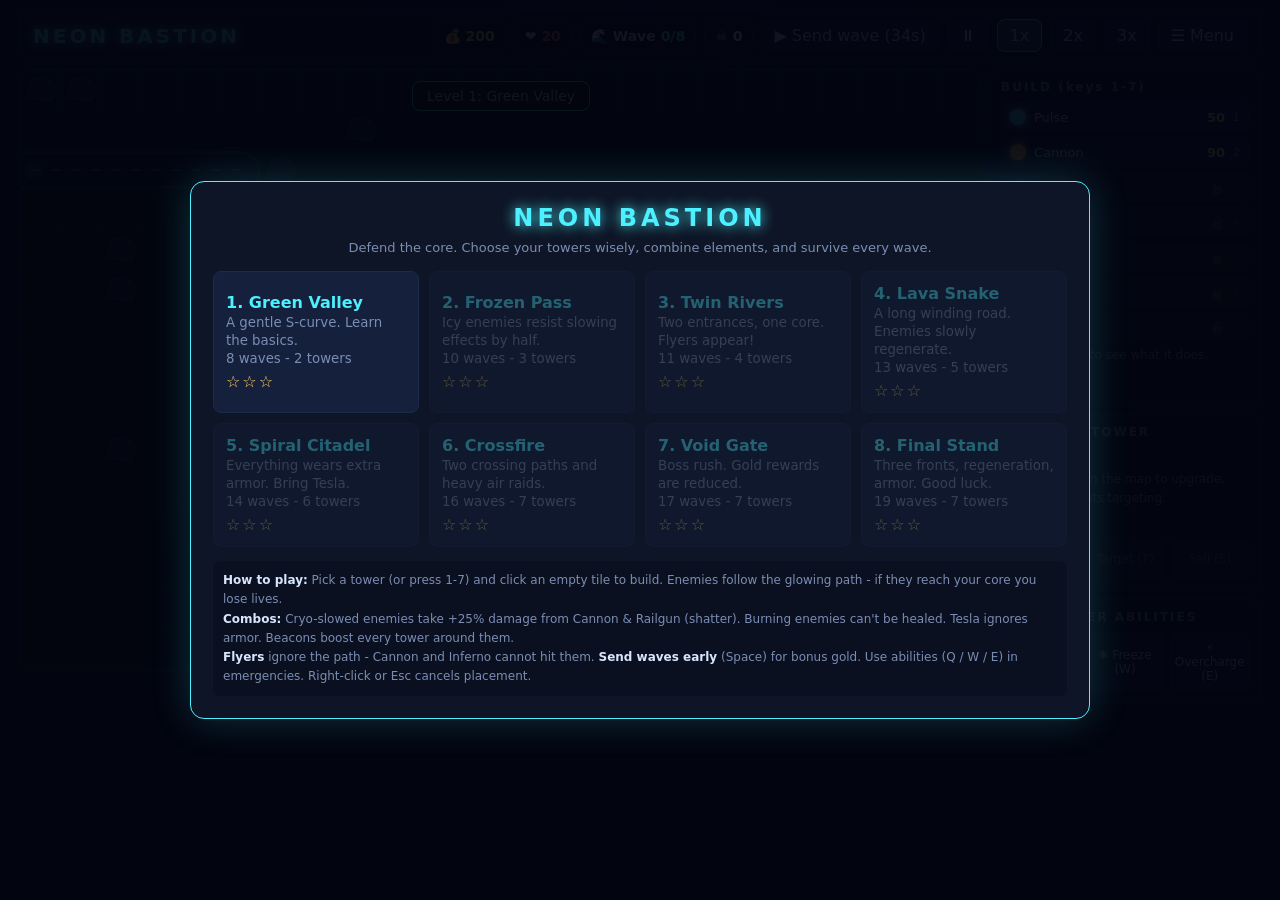
==== neon-bastion-single-file.html @ bedbefe8 "Add files via upload" ====
<!DOCTYPE html>
<html lang="en">
<head>
<meta charset="utf-8">
<meta name="viewport" content="width=device-width,initial-scale=1">
<title>Neon Bastion - Strategy Tower Defense</title>
<style>
:root{--bg:#070b16;--panel:#0e1526;--line:#1c2a48;--txt:#d8e6ff;--dim:#7b8db3;--acc:#4df0ff;--gold:#ffd166;--bad:#ff5a6e;--good:#6bffb8}
*{box-sizing:border-box;margin:0;padding:0}
body{background:radial-gradient(circle at 50% 0,#10193a,#050810 70%);color:var(--txt);font-family:"Segoe UI",system-ui,sans-serif;min-height:100vh;display:flex;justify-content:center;padding:10px;user-select:none}
#app{width:100%;max-width:1240px}
h1{font-size:20px;letter-spacing:3px;color:var(--acc);text-shadow:0 0 12px var(--acc)}
#hud{display:flex;flex-wrap:wrap;gap:8px;align-items:center;background:var(--panel);border:1px solid var(--line);border-radius:10px;padding:8px 12px;margin-bottom:8px}
.stat{background:#0a1020;border:1px solid var(--line);border-radius:8px;padding:5px 10px;font-weight:600;font-size:14px;white-space:nowrap}
.stat b{color:var(--gold)}.stat.l b{color:var(--bad)}.stat.w b{color:var(--acc)}
.sp{flex:1}
button{font:inherit;color:var(--txt);background:#14203c;border:1px solid var(--line);border-radius:8px;padding:6px 12px;cursor:pointer;transition:.15s}
button:hover:not(:disabled){border-color:var(--acc);box-shadow:0 0 10px #4df0ff55}
button:disabled{opacity:.4;cursor:not-allowed}
button.on{background:#1b3a5e;border-color:var(--acc)}
#main{display:flex;gap:8px;flex-wrap:wrap}
#stage{position:relative;flex:1 1 640px;min-width:300px}
canvas{width:100%;display:block;border:1px solid var(--line);border-radius:10px;background:#050810;cursor:crosshair}
#toast{position:absolute;left:50%;top:12px;transform:translateX(-50%);background:#000c;border:1px solid var(--acc);border-radius:8px;padding:6px 14px;font-size:14px;opacity:0;transition:.25s;pointer-events:none}
#toast.show{opacity:1}
#side{flex:0 0 270px;display:flex;flex-direction:column;gap:8px}
.box{background:var(--panel);border:1px solid var(--line);border-radius:10px;padding:10px}
.box h3{font-size:12px;letter-spacing:2px;color:var(--dim);margin-bottom:8px}
.tw{display:flex;align-items:center;gap:8px;width:100%;margin-bottom:5px;text-align:left;padding:6px 8px}
.tw .dot{width:16px;height:16px;border-radius:50%;flex:none}
.tw .nm{flex:1;font-size:13px}.tw .ct{color:var(--gold);font-weight:700;font-size:13px}.tw .k{color:var(--dim);font-size:11px}
.tw.poor .ct{color:var(--bad)}.tw.lock{opacity:.35}
#tip{font-size:12px;color:var(--dim);min-height:48px;line-height:1.4}
#selname{font-weight:700;margin-bottom:4px}#selstats{font-size:12px;color:var(--dim);line-height:1.6;margin-bottom:8px;min-height:60px}
.row{display:flex;gap:6px;flex-wrap:wrap}.row button{flex:1;font-size:12px;padding:6px 4px}
.ab{display:flex;gap:6px}.ab button{flex:1;font-size:12px;padding:8px 2px;position:relative;overflow:hidden}
.ab .cd{position:absolute;left:0;bottom:0;height:100%;background:#0009;width:0;pointer-events:none}
.overlay{position:fixed;inset:0;background:#030510ee;display:flex;align-items:center;justify-content:center;z-index:10;padding:14px;overflow:auto}
.overlay.hide{display:none}
.card{background:var(--panel);border:1px solid var(--acc);border-radius:14px;padding:22px;max-width:900px;width:100%;box-shadow:0 0 40px #4df0ff33;text-align:center}
.card h2{color:var(--acc);letter-spacing:4px;margin-bottom:6px;text-shadow:0 0 14px var(--acc)}
.card p.sub{color:var(--dim);font-size:13px;margin-bottom:14px;line-height:1.5}
#levels{display:grid;grid-template-columns:repeat(auto-fill,minmax(190px,1fr));gap:10px;margin:14px 0}
.lv{padding:12px;text-align:left}.lv b{display:block;color:var(--acc);margin-bottom:2px}.lv small{color:var(--dim);display:block;line-height:1.35;min-height:46px}
.lv .st{color:var(--gold);letter-spacing:2px;margin-top:4px}.lv.locked{opacity:.35;pointer-events:none}
.help{font-size:12px;color:var(--dim);line-height:1.6;text-align:left;background:#0a1020;border-radius:8px;padding:10px;margin-top:6px}
.help b{color:var(--txt)}
</style>
</head>
<body>
<div id="app">
  <div id="hud">
    <h1>NEON BASTION</h1><span class="sp"></span>
    <div class="stat">💰 <b id="gold">0</b></div>
    <div class="stat l">❤ <b id="lives">0</b></div>
    <div class="stat w">🌊 Wave <b id="wave">0/0</b></div>
    <div class="stat">☠ <b id="kills" style="color:#fff">0</b></div>
    <button id="bSend" title="Space">▶ Send wave <span id="cdn"></span></button>
    <button id="bPause" title="P">⏸</button>
    <button class="spd on" data-s="1">1x</button><button class="spd" data-s="2">2x</button><button class="spd" data-s="3">3x</button>
    <button id="bMenu">☰ Menu</button>
  </div>
  <div id="main">
    <div id="stage"><canvas id="cv"></canvas><div id="toast"></div></div>
    <div id="side">
      <div class="box"><h3>BUILD (keys 1-7)</h3><div id="towers"></div><div id="tip">Hover a tower to see what it does.</div></div>
      <div class="box"><h3>SELECTED TOWER</h3>
        <div id="selname">None</div><div id="selstats">Click a tower on the map to upgrade, sell or change its targeting.</div>
        <div class="row"><button id="bUp">Upgrade (U)</button><button id="bTgt">Target (T)</button><button id="bSell">Sell (S)</button></div>
      </div>
      <div class="box"><h3>COMMANDER ABILITIES</h3>
        <div class="ab">
          <button id="aAir" title="Q">🚀 Airstrike (Q)<div class="cd"></div></button>
          <button id="aFrz" title="W">❄ Freeze (W)<div class="cd"></div></button>
          <button id="aOvr" title="E">⚡ Overcharge (E)<div class="cd"></div></button>
        </div>
      </div>
    </div>
  </div>
</div>

<div id="menu" class="overlay">
  <div class="card">
    <h2>NEON BASTION</h2>
    <p class="sub">Defend the core. Choose your towers wisely, combine elements, and survive every wave.</p>
    <div id="levels"></div>
    <div class="help">
      <b>How to play:</b> Pick a tower (or press 1-7) and click an empty tile to build. Enemies follow the glowing path - if they reach your core you lose lives.<br>
      <b>Combos:</b> Cryo-slowed enemies take +25% damage from Cannon &amp; Railgun (shatter). Burning enemies can't be healed. Tesla ignores armor. Beacons boost every tower around them.<br>
      <b>Flyers</b> ignore the path - Cannon and Inferno cannot hit them. <b>Send waves early</b> (Space) for bonus gold. Use abilities (Q / W / E) in emergencies. Right-click or Esc cancels placement.
    </div>
  </div>
</div>
<div id="end" class="overlay hide">
  <div class="card" style="max-width:480px">
    <h2 id="endT"></h2><p class="sub" id="endS"></p>
    <div class="row"><button id="eNext">Next level ▶</button><button id="eRetry">Retry ↻</button><button id="eMenu">Levels ☰</button></div>
  </div>
</div>

<script>
/* ============ CONFIG (tweak balance here) ============ */
const CELL=40,COLS=24,ROWS=15,W=COLS*CELL,H=ROWS*CELL;
const SELL_RATE=0.7, START_LIVES=20, WAVE_COUNTDOWN=25;

const T={
 pulse:{name:'Pulse',color:'#4df0ff',cost:50,range:120,rate:2.2,dmg:9,air:true,desc:'Fast and cheap. Hits air and ground. The backbone of any defense.'},
 cannon:{name:'Cannon',color:'#ffb347',cost:90,range:140,rate:0.7,dmg:32,splash:55,air:false,desc:'Splash artillery. Ground only. Shatters Cryo-slowed enemies for +25% damage.'},
 frost:{name:'Cryo',color:'#8ab8ff',cost:80,range:110,rate:1.1,dmg:4,air:true,desc:'Slows enemies in an area. Pair it with Cannon and Railgun.'},
 tesla:{name:'Tesla',color:'#c77dff',cost:140,range:130,rate:0.9,dmg:20,air:true,desc:'Chain lightning that jumps between enemies and ignores armor.'},
 inferno:{name:'Inferno',color:'#ff5a3c',cost:120,range:90,rate:4,dmg:5,air:false,desc:'Short-range flamethrower. Burns several ground enemies and blocks healing.'},
 sniper:{name:'Railgun',color:'#7dff9b',cost:170,range:280,rate:0.45,dmg:100,air:true,desc:'Huge range and damage, mostly ignores armor. Great vs bosses.'},
 beacon:{name:'Beacon',color:'#ffe66d',cost:110,range:105,rate:0,dmg:0,air:false,desc:'No attack. Buffs damage and fire rate of all towers in range.'}
};
const TKEYS=Object.keys(T);
const MODES=['First','Last','Strong','Close'];

const E={
 grunt:{hp:40,sp:55,gold:5,dmg:1,r:9,color:'#ff6b6b',gap:.9},
 runner:{hp:26,sp:110,gold:4,dmg:1,r:7,color:'#ffd166',gap:.6},
 swarm:{hp:13,sp:78,gold:2,dmg:1,r:6,color:'#f78fb3',gap:.35},
 tank:{hp:170,sp:38,gold:12,dmg:2,r:13,armor:4,color:'#9aa5b1',gap:1.8},
 healer:{hp:70,sp:50,gold:10,dmg:1,r:10,color:'#6bffb8',gap:2,heal:true},
 flyer:{hp:48,sp:82,gold:8,dmg:1,r:9,air:true,color:'#b58cff',gap:1},
 brute:{hp:650,sp:34,gold:45,dmg:5,r:17,armor:6,color:'#ff8c42',gap:6},
 boss:{hp:2200,sp:28,gold:200,dmg:12,r:24,armor:8,color:'#ff2e63',gap:8,boss:true}
};

const LEVELS=[
 {name:'Green Valley',desc:'A gentle S-curve. Learn the basics.',hue:140,paths:[[[-1,2],[5,2],[5,7],[12,7],[12,3],[18,3],[18,11],[24,11]]],mods:{}},
 {name:'Frozen Pass',desc:'Icy enemies resist slowing effects by half.',hue:195,paths:[[[-1,12],[4,12],[4,3],[10,3],[10,10],[16,10],[16,3],[20,3],[20,12],[24,12]]],mods:{slowResist:.5}},
 {name:'Twin Rivers',desc:'Two entrances, one core. Flyers appear!',hue:215,air:true,paths:[[[-1,2],[8,2],[8,7],[15,7],[15,12],[24,12]],[[-1,12],[8,12],[8,7],[15,7],[15,12],[24,12]]],mods:{}},
 {name:'Lava Snake',desc:'A long winding road. Enemies slowly regenerate.',hue:15,air:true,paths:[[[-1,1],[21,1],[21,4],[2,4],[2,7],[21,7],[21,10],[2,10],[2,13],[24,13]]],mods:{regen:.012}},
 {name:'Spiral Citadel',desc:'Everything wears extra armor. Bring Tesla.',hue:275,air:true,paths:[[[-1,1],[22,1],[22,13],[2,13],[2,3],[19,3],[19,11],[5,11],[5,5],[16,5],[16,9],[9,9],[9,7]]],mods:{armorAdd:2}},
 {name:'Crossfire',desc:'Two crossing paths and heavy air raids.',hue:50,air:true,paths:[[[-1,3],[10,3],[10,11],[24,11]],[[24,1],[14,1],[14,7],[3,7],[3,13],[-1,13]]],mods:{}},
 {name:'Void Gate',desc:'Boss rush. Gold rewards are reduced.',hue:300,air:true,paths:[[[-1,7],[6,7],[6,2],[12,2],[12,12],[18,12],[18,7],[24,7]]],mods:{goldMul:.8,hpMul:1.15}},
 {name:'Final Stand',desc:'Three fronts, regeneration, armor. Good luck.',hue:0,air:true,paths:[[[-1,2],[9,2],[9,7],[24,7]],[[-1,12],[9,12],[9,7],[24,7]],[[24,1],[16,1],[16,7],[24,7]]],mods:{regen:.006,armorAdd:1,hpMul:1.1}}
];
LEVELS.forEach((L,i)=>{
  L.waves=Math.round(8+i*1.5); L.gold=200+i*40; L.hpMul=(1+0.12*i)*(L.mods.hpMul||1);
  L.unlock=TKEYS.slice(0,Math.min(7,2+i));
});

/* ============ helpers ============ */
const $=id=>document.getElementById(id);
const cv=$('cv'),ctx=cv.getContext('2d');cv.width=W;cv.height=H;
const dist=(a,b)=>Math.hypot(a.x-b.x,a.y-b.y);
const rnd=(a,b)=>a+Math.random()*(b-a);
function seeded(s){return()=>{s|=0;s=s+0x6D2B79F5|0;let t=Math.imul(s^s>>>15,1|s);t=t+Math.imul(t^t>>>7,61|t)^t;return((t^t>>>14)>>>0)/4294967296}}
let save={unlocked:1,stars:[]};
try{const s=JSON.parse(localStorage.getItem('neonBastion')||'null');if(s)save=s}catch(e){}
function persist(){try{localStorage.setItem('neonBastion',JSON.stringify(save))}catch(e){}}

let G=null;
function toast(m){const t=$('toast');t.textContent=m;t.classList.add('show');clearTimeout(toast.h);toast.h=setTimeout(()=>t.classList.remove('show'),1600)}

/* ============ level setup ============ */
function buildPaths(L){
  L.px=L.paths.map(p=>{
    const pts=p.map(([c,r])=>({x:c*CELL+CELL/2,y:r*CELL+CELL/2}));
    return mkPath(pts);
  });
  L.airPx=L.px.map(p=>mkPath([p.pts[0],p.pts[p.pts.length-1]]));
}
function mkPath(pts){
  const segs=[];let len=0;
  for(let i=1;i<pts.length;i++){const d=dist(pts[i-1],pts[i]);segs.push({a:pts[i-1],b:pts[i],d,s:len});len+=d}
  return{pts,segs,len};
}
function posOn(p,d){
  for(const s of p.segs){if(d<=s.s+s.d){const t=Math.max(0,(d-s.s)/s.d);return{x:s.a.x+(s.b.x-s.a.x)*t,y:s.a.y+(s.b.y-s.a.y)*t}}}
  const l=p.pts[p.pts.length-1];return{x:l.x,y:l.y};
}

function startLevel(i){
  const L=LEVELS[i];buildPaths(L);
  G={lvl:i,L,gold:L.gold,lives:START_LIVES,wave:0,time:0,speed:1,paused:false,over:false,kills:0,
     enemies:[],towers:[],projs:[],parts:[],texts:[],fx:[],queue:[],strikes:[],
     grid:new Array(COLS*ROWS).fill(0),sel:null,mode:null,mx:-99,my:-99,
     countdown:WAVE_COUNTDOWN+10,buffT:0,freezeT:0,shake:0,
     cd:{air:0,frz:0,ovr:0},cdMax:{air:45,frz:60,ovr:70}};
  // path tiles
  for(const p of L.paths){
    for(let k=1;k<p.length;k++){
      let [c0,r0]=p[k-1],[c1,r1]=p[k];
      const dc=Math.sign(c1-c0),dr=Math.sign(r1-r0);let c=c0,r=r0;
      for(;;){if(c>=0&&r>=0&&c<COLS&&r<ROWS)G.grid[r*COLS+c]=1;if(c===c1&&r===r1)break;c+=dc;r+=dr}
    }
  }
  // rocks
  const rg=seeded(i*977+13);let n=14+i;
  while(n>0){const c=Math.floor(rg()*COLS),r=Math.floor(rg()*ROWS);if(G.grid[r*COLS+c]===0){G.grid[r*COLS+c]=2;n--}}
  buildUI();
  $('menu').classList.add('hide');$('end').classList.add('hide');
  document.querySelectorAll('.spd').forEach(b=>b.classList.toggle('on',b.dataset.s==='1'));
  $('bPause').classList.remove('on');
  toast('Level '+(i+1)+': '+L.name);
}

/* ============ UI ============ */
function buildUI(){
  const box=$('towers');box.innerHTML='';
  TKEYS.forEach((k,idx)=>{
    const d=T[k],b=document.createElement('button');b.className='tw';b.dataset.k=k;
    const unlocked=G.L.unlock.includes(k);
    if(!unlocked)b.classList.add('lock');
    b.innerHTML=`<span class="dot" style="background:${d.color};box-shadow:0 0 8px ${d.color}"></span><span class="nm">${d.name}</span><span class="ct">${unlocked?d.cost:'🔒'}</span><span class="k">${idx+1}</span>`;
    b.onmouseenter=()=>$('tip').textContent=unlocked?d.desc:'Unlocks in a later level.';
    b.onclick=()=>chooseTower(k);
    box.appendChild(b);
  });
  updateSel();
}
function chooseTower(k){
  if(!G||G.over||!G.L.unlock.includes(k))return;
  if(G.mode&&G.mode.type==='place'&&G.mode.key===k){G.mode=null}else{G.mode={type:'place',key:k};G.sel=null}
  refreshBtns();updateSel();
}
function refreshBtns(){
  document.querySelectorAll('.tw').forEach(b=>{
    const k=b.dataset.k;b.classList.toggle('poor',G.gold<T[k].cost);
    b.classList.toggle('on',!!(G.mode&&G.mode.type==='place'&&G.mode.key===k));
  });
}
function upCost(t){return Math.round(T[t.key].cost*(0.55+0.45*t.lvl))}
function tStat(t){
  const d=T[t.key],l=t.lvl-1;
  return{dmg:d.dmg*(1+0.5*l)*t.bd,range:d.range*(1+0.07*l),rate:d.rate*(1+0.1*l)*t.br*(G.buffT>0?1.5:1)};
}
function updateSel(){
  const t=G&&G.sel;
  $('bUp').disabled=$('bSell').disabled=$('bTgt').disabled=!t;
  if(!t){
    $('selname').textContent=G&&G.mode&&G.mode.type==='place'?'Placing: '+T[G.mode.key].name:'None';
    $('selstats').textContent=G&&G.mode&&G.mode.type==='place'?'Click a free tile to build. Right-click or Esc to cancel.':'Click a tower on the map to upgrade, sell or change its targeting.';
    $('bUp').textContent='Upgrade (U)';return;
  }
  const d=T[t.key],s=tStat(t);
  $('selname').innerHTML=`<span style="color:${d.color}">${d.name}</span> - Level ${t.lvl}/4`;
  $('selstats').innerHTML=t.key==='beacon'
    ?`Range: ${Math.round(s.range)}<br>Buff: +${15*t.lvl}% damage, +${10*t.lvl}% fire rate`
    :`Damage: ${s.dmg.toFixed(1)}<br>Range: ${Math.round(s.range)}<br>Fire rate: ${s.rate.toFixed(2)}/s<br>Buffs: x${t.bd.toFixed(2)} dmg, x${t.br.toFixed(2)} rate`;
  $('bUp').textContent=t.lvl>=4?'Maxed':`Upgrade ${upCost(t)}`;
  $('bUp').disabled=t.lvl>=4||G.gold<upCost(t);
  $('bSell').textContent='Sell '+Math.floor(t.invest*SELL_RATE);
  $('bTgt').textContent=t.key==='beacon'?'-':MODES[t.mode];
  $('bTgt').disabled=t.key==='beacon';
}
function upgrade(){const t=G.sel;if(!t||t.lvl>=4)return;const c=upCost(t);if(G.gold<c)return toast('Not enough gold');G.gold-=c;t.invest+=c;t.lvl++;burst(t.x,t.y,T[t.key].color,14);updateSel()}
function sell(){const t=G.sel;if(!t)return;G.gold+=Math.floor(t.invest*SELL_RATE);G.grid[t.r*COLS+t.c]=0;G.towers=G.towers.filter(x=>x!==t);burst(t.x,t.y,'#ffd166',10);G.sel=null;updateSel()}
function cycleTgt(){const t=G.sel;if(!t||t.key==='beacon')return;t.mode=(t.mode+1)%4;updateSel()}
$('bUp').onclick=upgrade;$('bSell').onclick=sell;$('bTgt').onclick=cycleTgt;

/* ============ waves ============ */
function genWave(w){
  const L=G.L,i=G.lvl,last=w===L.waves-1,g=[];
  g.push(['grunt',Math.round(5+w*1.6)]);
  if(w>=1)g.push(['runner',Math.round(2+w*1.1)]);
  if(w>=3)g.push(['swarm',Math.round(8+w*1.8)]);
  if(w>=3)g.push(['tank',Math.floor(w/2)]);
  if(w>=5)g.push(['healer',Math.floor(w/3)]);
  if(L.air&&w>=2)g.push(['flyer',Math.round(2+w*0.9)]);
  if(w%5===4&&!last)g.push(['brute',1+Math.floor(w/5)]);
  if(last)g.push(i>=2?['boss',1+Math.floor(i/4)]:['brute',2]);
  let k=0;
  g.forEach(([type,n],gi)=>{
    if(n<=0)return;
    const start=type==='boss'?5:gi*2.2;
    for(let j=0;j<n;j++){
      G.queue.push({at:G.time+start+j*E[type].gap,type,path:(k++)%L.px.length,w});
    }
  });
  G.queue.sort((a,b)=>a.at-b.at);
}
function sendWave(auto){
  if(!G||G.over||G.wave>=G.L.waves)return;
  if(!auto){const b=Math.floor(G.countdown/2);if(b>0){G.gold+=b;toast('Early call bonus +'+b)}}
  genWave(G.wave);G.wave++;G.countdown=WAVE_COUNTDOWN;
  if(G.wave===G.L.waves)toast('FINAL WAVE!');
}
function spawn(q){
  const d=E[q.type],L=G.L,m=L.mods;
  const sc=Math.pow(1.09,q.w);
  const path=d.air?L.airPx[q.path]:L.px[q.path];
  const hp=d.hp*sc*L.hpMul;
  G.enemies.push({type:q.type,d:0,path,hp,max:hp,armor:(d.armor||0)+(d.air?0:(m.armorAdd||0)),sp:d.sp,r:d.r,
    color:d.color,air:!!d.air,heal:!!d.heal,boss:!!d.boss,gold:Math.round(d.gold*(1+0.06*q.w)*(m.goldMul||1)),dmg:d.dmg,
    slow:0,slowAmt:0,burn:0,burnDps:0,flash:0,x:path.pts[0].x,y:path.pts[0].y,dead:false,hl:0});
}

/* ============ combat ============ */
function hit(e,dmg,o={}){
  if(e.dead)return;
  const arm=e.armor*(o.pierce===undefined?1:o.pierce);
  let d=Math.max(dmg*0.2,dmg-arm);
  if(o.shatter&&e.slow>0)d*=1.25;
  e.hp-=d;e.flash=0.08;
  if(e.hp<=0)kill(e);
}
function kill(e){
  if(e.dead)return;e.dead=true;G.gold+=e.gold;G.kills++;
  burst(e.x,e.y,e.color,e.boss?40:8);
  G.texts.push({x:e.x,y:e.y-10,t:0.8,s:'+'+e.gold,c:'#ffd166'});
}
function burst(x,y,c,n){for(let i=0;i<n;i++){const a=Math.random()*6.28,s=rnd(30,140);G.parts.push({x,y,vx:Math.cos(a)*s,vy:Math.sin(a)*s,life:rnd(.3,.7),max:.7,c,sz:rnd(1.5,3.5)})}}
function pick(t,range){
  const d=T[t.key];let best=null,bv=-1e9;
  for(const e of G.enemies){
    if(e.dead||(e.air&&!d.air))continue;
    const dd=dist(t,e);if(dd>range+e.r)continue;
    let v=t.mode===0?e.d:t.mode===1?-e.d:t.mode===2?e.hp:-dd;
    if(v>bv){bv=v;best=e}
  }
  return best;
}
function fire(t,s,tg){
  const k=t.key,l=t.lvl-1,col=T[k].color;
  t.ang=Math.atan2(tg.y-t.y,tg.x-t.x);
  if(k==='pulse')G.projs.push({x:t.x,y:t.y,tg,lx:tg.x,ly:tg.y,sp:480,dmg:s.dmg,kind:'pulse',c:col});
  else if(k==='cannon')G.projs.push({x:t.x,y:t.y,tg,lx:tg.x,ly:tg.y,sp:300,dmg:s.dmg,kind:'cannon',c:col,splash:T.cannon.splash+6*l});
  else if(k==='frost')G.projs.push({x:t.x,y:t.y,tg,lx:tg.x,ly:tg.y,sp:380,dmg:s.dmg,kind:'frost',c:col,splash:45+8*l,slow:0.35+0.06*l});
  else if(k==='tesla'){
    const chain=3+l,seen=new Set(),pts=[{x:t.x,y:t.y}];let cur=tg,dm=s.dmg;
    for(let n=0;n<chain&&cur;n++){
      hit(cur,dm,{pierce:0});seen.add(cur);pts.push({x:cur.x,y:cur.y});dm*=0.82;
      let nx=null,nd=100;
      for(const e of G.enemies){if(e.dead||seen.has(e))continue;const dd=dist(e,cur);if(dd<nd){nd=dd;nx=e}}
      cur=nx;
    }
    G.fx.push({kind:'arc',pts,life:.18,max:.18,c:col});
  }
  else if(k==='sniper'){
    hit(tg,s.dmg,{pierce:0.3,shatter:true});
    G.fx.push({kind:'line',x1:t.x,y1:t.y,x2:tg.x,y2:tg.y,life:.2,max:.2,c:col});
  }
  else if(k==='inferno'){
    const list=G.enemies.filter(e=>!e.dead&&!e.air&&dist(t,e)<=s.range+e.r).sort((a,b)=>dist(t,a)-dist(t,b)).slice(0,2+l);
    for(const e of list){
      hit(e,s.dmg,{pierce:0.5});e.burn=2;e.burnDps=Math.max(e.burnDps,6*(1+0.5*l)*t.bd);
      for(let j=0;j<2;j++){const a=Math.atan2(e.y-t.y,e.x-t.x)+rnd(-.15,.15),sp=rnd(120,220);
        G.parts.push({x:t.x,y:t.y,vx:Math.cos(a)*sp,vy:Math.sin(a)*sp,life:.3,max:.3,c:Math.random()<.5?'#ff7a3c':'#ffd166',sz:rnd(2,4)})}
    }
  }
}
function impact(p){
  if(p.kind==='pulse'){if(p.tg&&!p.tg.dead)hit(p.tg,p.dmg);burst(p.x,p.y,p.c,3)}
  else if(p.kind==='cannon'){
    for(const e of G.enemies){if(e.dead||e.air)continue;const d=dist(e,p);if(d<=p.splash+e.r)hit(e,p.dmg*(1-0.4*d/(p.splash+e.r)),{shatter:true})}
    G.fx.push({kind:'ring',x:p.x,y:p.y,r:p.splash,life:.3,max:.3,c:p.c});burst(p.x,p.y,p.c,12);
  }
  else if(p.kind==='frost'){
    const res=1-(G.L.mods.slowResist||0);
    for(const e of G.enemies){if(e.dead)continue;if(dist(e,p)<=p.splash+e.r){hit(e,p.dmg);e.slow=2.2;e.slowAmt=Math.max(e.slowAmt,p.slow*res)}}
    G.fx.push({kind:'ring',x:p.x,y:p.y,r:p.splash,life:.35,max:.35,c:p.c});burst(p.x,p.y,p.c,8);
  }
}

/* ============ abilities ============ */
function useAbility(a){
  if(!G||G.over)return;
  if(G.cd[a]>0)return toast('Ability recharging...');
  if(a==='air'){G.mode={type:'strike'};G.sel=null;toast('Click the map to call an airstrike');updateSel()}
  else if(a==='frz'){G.freezeT=3.5;G.cd.frz=G.cdMax.frz;toast('Time freeze!')}
  else if(a==='ovr'){G.buffT=8;G.cd.ovr=G.cdMax.ovr;toast('Towers overcharged: +50% fire rate!')}
}
function strikeAt(x,y){G.strikes.push({x,y,t:0.9});G.cd.air=G.cdMax.air;G.mode=null;updateSel()}
$('aAir').onclick=()=>useAbility('air');$('aFrz').onclick=()=>useAbility('frz');$('aOvr').onclick=()=>useAbility('ovr');

/* ============ update ============ */
function update(dt){
  G.time+=dt;
  // timers
  for(const k in G.cd)if(G.cd[k]>0)G.cd[k]=Math.max(0,G.cd[k]-dt);
  if(G.buffT>0)G.buffT-=dt;if(G.freezeT>0)G.freezeT-=dt;if(G.shake>0)G.shake-=dt*30;
  // wave countdown
  if(G.wave<G.L.waves){G.countdown-=dt;if(G.countdown<=0)sendWave(true)}
  while(G.queue.length&&G.queue[0].at<=G.time)spawn(G.queue.shift());
  // beacon buffs
  for(const t of G.towers){t.bd=1;t.br=1}
  for(const b of G.towers){if(b.key!=='beacon')continue;const r=T.beacon.range*(1+0.07*(b.lvl-1));
    for(const t of G.towers){if(t===b||t.key==='beacon')continue;if(dist(b,t)<=r){t.bd+=0.15*b.lvl;t.br+=0.10*b.lvl}}}
  // towers
  for(const t of G.towers){
    if(t.key==='beacon')continue;
    t.cool-=dt;const s=tStat(t);
    const tg=pick(t,s.range);
    if(tg){t.ang=Math.atan2(tg.y-t.y,tg.x-t.x);if(t.cool<=0){fire(t,s,tg);t.cool=1/s.rate}}
  }
  // projectiles
  for(const p of G.projs){
    if(p.tg&&!p.tg.dead){p.lx=p.tg.x;p.ly=p.tg.y}
    const dx=p.lx-p.x,dy=p.ly-p.y,d=Math.hypot(dx,dy),st=p.sp*dt;
    if(d<=st+3){impact(p);p.dead=true}else{p.x+=dx/d*st;p.y+=dy/d*st}
  }
  G.projs=G.projs.filter(p=>!p.dead);
  // enemies
  for(const e of G.enemies){
    if(e.dead)continue;
    let sp=e.sp;
    if(e.slow>0){sp*=1-e.slowAmt;e.slow-=dt}else e.slowAmt=0;
    if(G.freezeT>0)sp*=e.boss?0.5:0;
    if(e.burn>0){hit(e,e.burnDps*dt,{pierce:0});e.burn-=dt;if(e.dead)continue;if(Math.random()<dt*10)G.parts.push({x:e.x+rnd(-4,4),y:e.y-4,vx:0,vy:-30,life:.35,max:.35,c:'#ff7a3c',sz:2})}
    else e.burnDps=0;
    if(G.L.mods.regen&&e.burn<=0)e.hp=Math.min(e.max,e.hp+e.max*G.L.mods.regen*dt);
    if(e.heal&&G.freezeT<=0){e.hl-=dt;if(e.hl<=0){e.hl=0.5;for(const o of G.enemies){if(o===e||o.dead||o.burn>0||o.hp>=o.max)continue;if(dist(o,e)<90)o.hp=Math.min(o.max,o.hp+o.max*0.04)}
      G.fx.push({kind:'ring',x:e.x,y:e.y,r:90,life:.4,max:.4,c:'#6bffb8',faint:true})}}
    e.d+=sp*dt;e.flash=Math.max(0,e.flash-dt);
    const p=posOn(e.path,e.d);e.x=p.x;e.y=p.y;
    if(e.d>=e.path.len){e.dead=true;G.lives-=e.dmg;G.shake=8;burst(e.x,e.y,'#ff2e63',14);G.texts.push({x:Math.min(W-40,e.x),y:e.y,t:1,s:'-'+e.dmg+' ❤',c:'#ff5a6e'});
      if(G.lives<=0){G.lives=0;endGame(false)}}
  }
  G.enemies=G.enemies.filter(e=>!e.dead);
  // strikes
  for(const s of G.strikes){s.t-=dt;if(s.t<=0&&!s.done){s.done=true;
    for(const e of G.enemies)if(!e.dead&&dist(e,s)<=95+e.r)hit(e,260,{pierce:0.5});
    G.fx.push({kind:'ring',x:s.x,y:s.y,r:95,life:.5,max:.5,c:'#ff9f43'});burst(s.x,s.y,'#ff9f43',40);G.shake=10}}
  G.strikes=G.strikes.filter(s=>!s.done);
  // fx
  for(const p of G.parts){p.x+=p.vx*dt;p.y+=p.vy*dt;p.vx*=0.96;p.vy*=0.96;p.life-=dt}
  G.parts=G.parts.filter(p=>p.life>0);
  for(const f of G.fx)f.life-=dt;G.fx=G.fx.filter(f=>f.life>0);
  for(const t of G.texts){t.y-=25*dt;t.t-=dt}G.texts=G.texts.filter(t=>t.t>0);
  // win
  if(!G.over&&G.wave>=G.L.waves&&!G.queue.length&&!G.enemies.length)endGame(true);
}

function endGame(win){
  if(G.over)return;G.over=true;
  const stars=win?(G.lives>=START_LIVES*0.8?3:G.lives>=START_LIVES*0.5?2:1):0;
  if(win){
    save.stars[G.lvl]=Math.max(save.stars[G.lvl]||0,stars);
    save.unlocked=Math.max(save.unlocked,Math.min(LEVELS.length,G.lvl+2));persist();
  }
  setTimeout(()=>{
    $('endT').textContent=win?'VICTORY!':'DEFEAT';
    $('endT').style.color=win?'#6bffb8':'#ff5a6e';
    $('endS').innerHTML=win?`${'★'.repeat(stars)}${'☆'.repeat(3-stars)}<br>Kills: ${G.kills} - Lives left: ${G.lives}`:`The core has fallen on wave ${G.wave}/${G.L.waves}.`;
    $('eNext').style.display=win&&G.lvl<LEVELS.length-1?'':'none';
    $('end').classList.remove('hide');
  },win?600:900);
}

/* ============ rendering ============ */
function draw(){
  const L=G.L;ctx.save();
  if(G.shake>0)ctx.translate(rnd(-G.shake,G.shake)/2,rnd(-G.shake,G.shake)/2);
  const g=ctx.createLinearGradient(0,0,0,H);g.addColorStop(0,`hsl(${L.hue},40%,7%)`);g.addColorStop(1,`hsl(${L.hue},45%,3%)`);
  ctx.fillStyle=g;ctx.fillRect(-10,-10,W+20,H+20);
  ctx.strokeStyle=`hsla(${L.hue},60%,60%,.05)`;ctx.lineWidth=1;ctx.beginPath();
  for(let c=0;c<=COLS;c++){ctx.moveTo(c*CELL,0);ctx.lineTo(c*CELL,H)}
  for(let r=0;r<=ROWS;r++){ctx.moveTo(0,r*CELL);ctx.lineTo(W,r*CELL)}ctx.stroke();
  // paths
  ctx.lineJoin='round';ctx.lineCap='round';
  for(const p of L.px){
    const tr=()=>{ctx.beginPath();p.pts.forEach((q,i)=>i?ctx.lineTo(q.x,q.y):ctx.moveTo(q.x,q.y))};
    tr();ctx.strokeStyle=`hsla(${L.hue},90%,60%,.18)`;ctx.lineWidth=38;ctx.stroke();
    tr();ctx.strokeStyle='#0a1222';ctx.lineWidth=32;ctx.stroke();
    tr();ctx.strokeStyle=`hsla(${L.hue},90%,65%,.35)`;ctx.lineWidth=2;ctx.setLineDash([8,12]);ctx.lineDashOffset=-G.time*30;ctx.stroke();ctx.setLineDash([]);
  }
  // cores + spawns
  const ends=new Set();
  for(const p of L.px){
    const e=p.pts[p.pts.length-1],key=e.x+','+e.y;
    if(!ends.has(key)){ends.add(key);const cx=Math.min(W-14,Math.max(14,e.x)),cy=Math.min(H-14,Math.max(14,e.y));
      ctx.fillStyle='#ff2e6333';ctx.beginPath();ctx.arc(cx,cy,22+Math.sin(G.time*3)*3,0,6.28);ctx.fill();
      ctx.fillStyle='#ff2e63';ctx.beginPath();ctx.arc(cx,cy,11,0,6.28);ctx.fill()}
    const s=p.pts[0],sx=Math.min(W-12,Math.max(12,s.x)),sy=Math.min(H-12,Math.max(12,s.y));
    ctx.fillStyle=`hsla(${L.hue},90%,60%,${.4+.3*Math.sin(G.time*4)})`;ctx.beginPath();ctx.arc(sx,sy,9,0,6.28);ctx.fill();
  }
  // rocks
  for(let i=0;i<G.grid.length;i++)if(G.grid[i]===2){
    const x=(i%COLS)*CELL+20,y=Math.floor(i/COLS)*CELL+20;
    ctx.fillStyle='#161f35';ctx.strokeStyle='#2a3b61';ctx.lineWidth=1.5;ctx.beginPath();
    ctx.moveTo(x-14,y+8);ctx.lineTo(x-9,y-10);ctx.lineTo(x+4,y-14);ctx.lineTo(x+14,y-2);ctx.lineTo(x+10,y+11);ctx.closePath();ctx.fill();ctx.stroke();
  }
  // hover ghost
  const hc=Math.floor(G.mx/CELL),hr=Math.floor(G.my/CELL);
  if(G.mode&&G.mode.type==='place'&&hc>=0&&hr>=0&&hc<COLS&&hr<ROWS){
    const ok=G.grid[hr*COLS+hc]===0&&G.gold>=T[G.mode.key].cost,x=hc*CELL+20,y=hr*CELL+20;
    ctx.fillStyle=ok?'#4df0ff22':'#ff5a6e33';ctx.fillRect(hc*CELL,hr*CELL,CELL,CELL);
    ctx.strokeStyle=ok?T[G.mode.key].color:'#ff5a6e';ctx.setLineDash([5,5]);ctx.beginPath();ctx.arc(x,y,T[G.mode.key].range,0,6.28);ctx.stroke();ctx.setLineDash([]);
  }
  if(G.mode&&G.mode.type==='strike'){ctx.strokeStyle='#ff9f43';ctx.lineWidth=2;ctx.beginPath();ctx.arc(G.mx,G.my,95,0,6.28);ctx.stroke()}
  // selected range
  if(G.sel){const s=tStat(G.sel);ctx.strokeStyle='#ffffff66';ctx.lineWidth=1.5;ctx.beginPath();ctx.arc(G.sel.x,G.sel.y,s.range,0,6.28);ctx.stroke();
    ctx.fillStyle='#ffffff08';ctx.fill()}
  // beacon links
  for(const b of G.towers)if(b.key==='beacon'){const r=T.beacon.range*(1+0.07*(b.lvl-1));ctx.strokeStyle='#ffe66d22';ctx.lineWidth=1;ctx.beginPath();ctx.arc(b.x,b.y,r,0,6.28);ctx.stroke()}
  // towers
  for(const t of G.towers)drawTower(t);
  // enemies
  for(const e of G.enemies)drawEnemy(e);
  // projectiles
  ctx.globalCompositeOperation='lighter';
  for(const p of G.projs){ctx.fillStyle=p.c;ctx.beginPath();ctx.arc(p.x,p.y,p.kind==='cannon'?5:3,0,6.28);ctx.fill()}
  // fx
  for(const f of G.fx){
    const a=f.life/f.max;ctx.globalAlpha=Math.max(0,a)*(f.faint?.4:1);
    if(f.kind==='ring'){ctx.strokeStyle=f.c;ctx.lineWidth=3;ctx.beginPath();ctx.arc(f.x,f.y,f.r*(1-a*0.5),0,6.28);ctx.stroke()}
    else if(f.kind==='line'){ctx.strokeStyle=f.c;ctx.lineWidth=3;ctx.beginPath();ctx.moveTo(f.x1,f.y1);ctx.lineTo(f.x2,f.y2);ctx.stroke()}
    else if(f.kind==='arc'){ctx.strokeStyle=f.c;ctx.lineWidth=2.5;ctx.beginPath();f.pts.forEach((q,i)=>{const jx=i?rnd(-4,4):0,jy=i?rnd(-4,4):0;i?ctx.lineTo(q.x+jx,q.y+jy):ctx.moveTo(q.x,q.y)});ctx.stroke()}
  }
  ctx.globalAlpha=1;
  for(const p of G.parts){ctx.globalAlpha=Math.max(0,p.life/p.max);ctx.fillStyle=p.c;ctx.fillRect(p.x-p.sz/2,p.y-p.sz/2,p.sz,p.sz)}
  ctx.globalAlpha=1;ctx.globalCompositeOperation='source-over';
  // airstrike marker
  for(const s of G.strikes){const a=1-s.t/0.9;ctx.strokeStyle='#ff9f43';ctx.lineWidth=2;ctx.beginPath();ctx.arc(s.x,s.y,95,0,6.28);ctx.stroke();
    ctx.fillStyle='#ff9f4344';ctx.beginPath();ctx.arc(s.x,s.y,95*a,0,6.28);ctx.fill()}
  // texts
  ctx.font='bold 13px sans-serif';ctx.textAlign='center';
  for(const t of G.texts){ctx.globalAlpha=Math.min(1,t.t*2);ctx.fillStyle=t.c;ctx.fillText(t.s,t.x,t.y)}
  ctx.globalAlpha=1;
  // freeze overlay
  if(G.freezeT>0){ctx.fillStyle='#8ab8ff22';ctx.fillRect(0,0,W,H)}
  if(G.buffT>0){ctx.strokeStyle='#ffe66d55';ctx.lineWidth=4;ctx.strokeRect(2,2,W-4,H-4)}
  ctx.restore();
}
function drawTower(t){
  const d=T[t.key],x=t.x,y=t.y,c=d.color;
  ctx.save();ctx.translate(x,y);
  ctx.fillStyle='#0b1226';ctx.strokeStyle=c;ctx.lineWidth=2;ctx.shadowColor=c;ctx.shadowBlur=10;
  ctx.beginPath();ctx.arc(0,0,15,0,6.28);ctx.fill();ctx.stroke();ctx.shadowBlur=0;
  ctx.rotate(t.ang);ctx.fillStyle=c;
  switch(t.key){
    case 'pulse':ctx.beginPath();ctx.arc(0,0,5,0,6.28);ctx.fill();ctx.fillRect(3,-2,11,4);break;
    case 'cannon':ctx.fillRect(-6,-6,12,12);ctx.fillRect(2,-4,15,8);break;
    case 'frost':ctx.beginPath();for(let i=0;i<6;i++){const a=i*Math.PI/3;ctx.lineTo(Math.cos(a)*9,Math.sin(a)*9)}ctx.closePath();ctx.fill();break;
    case 'tesla':ctx.beginPath();ctx.moveTo(11,0);ctx.lineTo(-7,8);ctx.lineTo(-7,-8);ctx.closePath();ctx.fill();break;
    case 'inferno':ctx.beginPath();ctx.arc(0,0,6,0,6.28);ctx.fill();ctx.fillRect(4,-3,10,6);break;
    case 'sniper':ctx.fillRect(-6,-3,24,6);ctx.beginPath();ctx.arc(0,0,5,0,6.28);ctx.fill();break;
    case 'beacon':ctx.rotate(-t.ang+G.time);ctx.beginPath();ctx.moveTo(0,-10);ctx.lineTo(9,0);ctx.lineTo(0,10);ctx.lineTo(-9,0);ctx.closePath();ctx.fill();break;
  }
  ctx.restore();
  ctx.fillStyle='#fff';for(let i=0;i<t.lvl;i++){ctx.fillRect(x-9+i*5,y+17,3,3)}
  if(t===G.sel){ctx.strokeStyle='#fff';ctx.lineWidth=2;ctx.strokeRect(t.c*CELL+2,t.r*CELL+2,CELL-4,CELL-4)}
}
function drawEnemy(e){
  const x=e.x,y=e.y,r=e.r;
  ctx.save();ctx.translate(x,y);
  ctx.fillStyle=e.flash>0?'#fff':e.color;ctx.shadowColor=e.color;ctx.shadowBlur=8;
  if(e.air){ctx.beginPath();ctx.moveTo(0,-r-2);ctx.lineTo(r+2,0);ctx.lineTo(0,r+2);ctx.lineTo(-r-2,0);ctx.closePath();ctx.fill()}
  else if(e.boss){ctx.beginPath();for(let i=0;i<8;i++){const a=i*Math.PI/4+G.time;ctx.lineTo(Math.cos(a)*r,Math.sin(a)*r)}ctx.closePath();ctx.fill()}
  else if(e.armor>=4){ctx.fillRect(-r,-r,r*2,r*2)}
  else{ctx.beginPath();ctx.arc(0,0,r,0,6.28);ctx.fill()}
  ctx.shadowBlur=0;
  if(e.heal){ctx.fillStyle='#04281c';ctx.fillRect(-1.5,-6,3,12);ctx.fillRect(-6,-1.5,12,3)}
  if(e.slow>0){ctx.strokeStyle='#8ab8ff';ctx.lineWidth=2;ctx.beginPath();ctx.arc(0,0,r+3,0,6.28);ctx.stroke()}
  if(e.burn>0){ctx.strokeStyle='#ff7a3c';ctx.lineWidth=2;ctx.beginPath();ctx.arc(0,0,r+3,0,6.28);ctx.stroke()}
  ctx.restore();
  const w=Math.max(18,r*2);
  ctx.fillStyle='#000a';ctx.fillRect(x-w/2,y-r-8,w,4);
  ctx.fillStyle=e.hp/e.max>.5?'#6bffb8':e.hp/e.max>.25?'#ffd166':'#ff5a6e';
  ctx.fillRect(x-w/2,y-r-8,w*Math.max(0,e.hp/e.max),4);
}

/* ============ input ============ */
function mpos(ev){const r=cv.getBoundingClientRect();G.mx=(ev.clientX-r.left)*W/r.width;G.my=(ev.clientY-r.top)*H/r.height}
cv.addEventListener('mousemove',e=>{if(G)mpos(e)});
cv.addEventListener('contextmenu',e=>{e.preventDefault();if(G){G.mode=null;G.sel=null;refreshBtns();updateSel()}});
cv.addEventListener('click',e=>{
  if(!G||G.over)return;mpos(e);
  const c=Math.floor(G.mx/CELL),r=Math.floor(G.my/CELL);
  if(G.mode&&G.mode.type==='strike'){strikeAt(G.mx,G.my);return}
  if(c<0||r<0||c>=COLS||r>=ROWS)return;
  const cell=G.grid[r*COLS+c];
  if(G.mode&&G.mode.type==='place'){
    if(cell!==0){if(typeof cell==='object'){G.sel=cell;G.mode=null;refreshBtns();updateSel()}else toast(cell===1?"Can't build on the path":'Blocked by rock');return}
    const k=G.mode.key,cost=T[k].cost;
    if(G.gold<cost)return toast('Not enough gold');
    G.gold-=cost;
    const t={key:k,c,r,x:c*CELL+20,y:r*CELL+20,lvl:1,cool:0,invest:cost,mode:0,ang:-Math.PI/2,bd:1,br:1};
    G.grid[r*COLS+c]=t;G.towers.push(t);burst(t.x,t.y,T[k].color,10);return;
  }
  G.sel=typeof cell==='object'?cell:null;updateSel();
});
document.addEventListener('keydown',e=>{
  if(!G||$('menu').classList.contains('hide')===false)return;
  const k=e.key.toLowerCase();
  if(k>='1'&&k<='7')chooseTower(TKEYS[+k-1]);
  else if(k==='escape'){G.mode=null;G.sel=null;refreshBtns();updateSel()}
  else if(k===' '){e.preventDefault();sendWave(false)}
  else if(k==='p')togglePause();
  else if(k==='u')upgrade();else if(k==='s')sell();else if(k==='t')cycleTgt();
  else if(k==='q')useAbility('air');else if(k==='w')useAbility('frz');else if(k==='e')useAbility('ovr');
});
function togglePause(){if(!G||G.over)return;G.paused=!G.paused;$('bPause').classList.toggle('on',G.paused);toast(G.paused?'Paused':'Resumed')}
$('bPause').onclick=togglePause;
$('bSend').onclick=()=>sendWave(false);
document.querySelectorAll('.spd').forEach(b=>b.onclick=()=>{if(!G)return;G.speed=+b.dataset.s;document.querySelectorAll('.spd').forEach(x=>x.classList.toggle('on',x===b))});
$('bMenu').onclick=()=>{showMenu()};
$('eRetry').onclick=()=>startLevel(G.lvl);
$('eNext').onclick=()=>startLevel(G.lvl+1);
$('eMenu').onclick=()=>{$('end').classList.add('hide');showMenu()};

function showMenu(){
  const box=$('levels');box.innerHTML='';
  LEVELS.forEach((L,i)=>{
    const b=document.createElement('button');b.className='lv'+(i>=save.unlocked?' locked':'');
    const s=save.stars[i]||0;
    b.innerHTML=`<b>${i+1}. ${L.name}</b><small>${L.desc}<br>${L.waves} waves - ${L.unlock.length} towers</small><div class="st">${'★'.repeat(s)}${'☆'.repeat(3-s)}</div>`;
    b.onclick=()=>startLevel(i);box.appendChild(b);
  });
  $('menu').classList.remove('hide');
}

/* ============ main loop ============ */
let last=performance.now();
function frame(now){
  requestAnimationFrame(frame);
  const raw=Math.min(0.05,(now-last)/1000);last=now;
  if(!G)return;
  if(!G.paused&&!G.over)update(raw*G.speed);
  else if(G.over){for(const p of G.parts){p.x+=p.vx*raw;p.y+=p.vy*raw;p.life-=raw}G.parts=G.parts.filter(p=>p.life>0)}
  draw();
  $('gold').textContent=Math.floor(G.gold);$('lives').textContent=G.lives;
  $('wave').textContent=Math.min(G.wave,G.L.waves)+'/'+G.L.waves;$('kills').textContent=G.kills;
  $('cdn').textContent=G.wave<G.L.waves?`(${Math.ceil(Math.max(0,G.countdown))}s)`:'';
  $('bSend').disabled=G.wave>=G.L.waves||G.over;
  for(const [id,k] of [['aAir','air'],['aFrz','frz'],['aOvr','ovr']]){
    const b=$(id);b.querySelector('.cd').style.width=(G.cd[k]/G.cdMax[k]*100)+'%';
    b.classList.toggle('on',(k==='air'&&G.mode&&G.mode.type==='strike')||(k==='frz'&&G.freezeT>0)||(k==='ovr'&&G.buffT>0));
  }
  if(G._g!==G.gold||G._l!==(G.sel&&G.sel.lvl)){G._g=G.gold;G._l=G.sel&&G.sel.lvl;refreshBtns();updateSel()}
}
showMenu();
startLevel(0);$('menu').classList.remove('hide');
requestAnimationFrame(frame);
</script>
</body>
</html>
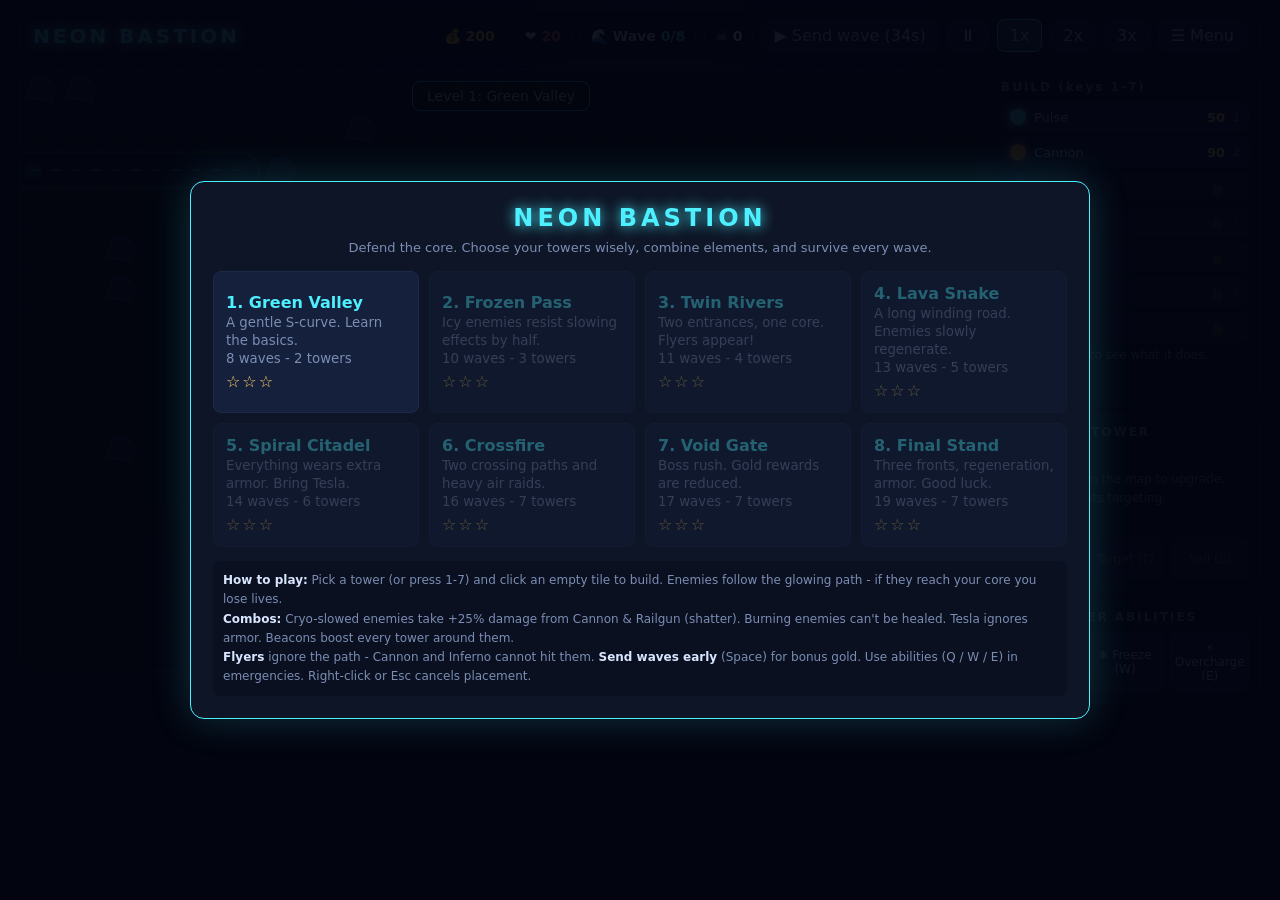
==== commit bb0968f0: "Add files via upload" ====
--- a/neon-bastion-single-file.html
+++ b/neon-bastion-single-file.html
@@ -2,7 +2,9 @@
 <html lang="en">
 <head>
 <meta charset="utf-8">
-<meta name="viewport" content="width=device-width,initial-scale=1">
+<meta name="viewport" content="width=device-width,initial-scale=1,maximum-scale=1,user-scalable=no,viewport-fit=cover">
+<meta name="theme-color" content="#070b16">
+<meta name="mobile-web-app-capable" content="yes">
 <title>Neon Bastion - Strategy Tower Defense</title>
 <style>
 :root{--bg:#070b16;--panel:#0e1526;--line:#1c2a48;--txt:#d8e6ff;--dim:#7b8db3;--acc:#4df0ff;--gold:#ffd166;--bad:#ff5a6e;--good:#6bffb8}
@@ -45,6 +47,36 @@
 .lv .st{color:var(--gold);letter-spacing:2px;margin-top:4px}.lv.locked{opacity:.35;pointer-events:none}
 .help{font-size:12px;color:var(--dim);line-height:1.6;text-align:left;background:#0a1020;border-radius:8px;padding:10px;margin-top:6px}
 .help b{color:var(--txt)}
+
+/* ===== mobile / touch ===== */
+html{-webkit-text-size-adjust:100%}
+body{touch-action:manipulation;-webkit-tap-highlight-color:transparent;-webkit-touch-callout:none;overscroll-behavior:none}
+canvas{touch-action:none}
+#rot{display:none;text-align:center;font-size:12px;color:var(--dim);background:var(--panel);border:1px solid var(--line);border-radius:8px;padding:5px;margin-bottom:8px}
+@media (pointer:coarse){button{min-height:44px}.tw .k{display:none}}
+@media (max-width:800px){
+  body{padding:6px}
+  #hud{gap:5px;padding:6px}
+  #hud h1{display:none}
+  .stat{font-size:13px;padding:4px 7px}
+  #hud button{padding:6px 8px;font-size:13px}
+  #side{flex:1 1 100%}
+  #towers{display:grid;grid-template-columns:repeat(2,1fr);gap:5px}
+  .tw{margin-bottom:0}
+  .box{padding:8px}
+  #tip{min-height:34px}
+  .card{padding:14px}
+  #levels{grid-template-columns:repeat(auto-fill,minmax(150px,1fr))}
+  .lv small{min-height:0}
+}
+@media (max-width:800px) and (orientation:portrait){#rot{display:block}}
+@media (max-height:520px) and (orientation:landscape){
+  #main{flex-wrap:nowrap}
+  #stage{flex:1 1 auto;min-width:0}
+  canvas{max-height:calc(100vh - 70px);width:auto;max-width:100%;margin:0 auto}
+  #side{flex:0 0 210px;overflow-y:auto;max-height:calc(100vh - 70px)}
+  #tip,#rot{display:none}
+}
 </style>
 </head>
 <body>
@@ -60,6 +92,7 @@
     <button class="spd on" data-s="1">1x</button><button class="spd" data-s="2">2x</button><button class="spd" data-s="3">3x</button>
     <button id="bMenu">☰ Menu</button>
   </div>
+  <div id="rot">📱 Tip: rotate your phone to landscape for a bigger map</div>
   <div id="main">
     <div id="stage"><canvas id="cv"></canvas><div id="toast"></div></div>
     <div id="side">
@@ -151,6 +184,7 @@
 try{const s=JSON.parse(localStorage.getItem('neonBastion')||'null');if(s)save=s}catch(e){}
 function persist(){try{localStorage.setItem('neonBastion',JSON.stringify(save))}catch(e){}}
 
+const COARSE=matchMedia('(pointer:coarse)').matches;
 let G=null;
 function toast(m){const t=$('toast');t.textContent=m;t.classList.add('show');clearTimeout(toast.h);toast.h=setTimeout(()=>t.classList.remove('show'),1600)}
 
@@ -206,7 +240,7 @@
     if(!unlocked)b.classList.add('lock');
     b.innerHTML=`<span class="dot" style="background:${d.color};box-shadow:0 0 8px ${d.color}"></span><span class="nm">${d.name}</span><span class="ct">${unlocked?d.cost:'🔒'}</span><span class="k">${idx+1}</span>`;
     b.onmouseenter=()=>$('tip').textContent=unlocked?d.desc:'Unlocks in a later level.';
-    b.onclick=()=>chooseTower(k);
+    b.onclick=()=>{$('tip').textContent=unlocked?d.desc:'Unlocks in a later level.';chooseTower(k)};
     box.appendChild(b);
   });
   updateSel();
@@ -555,18 +589,21 @@
 
 /* ============ input ============ */
 function mpos(ev){const r=cv.getBoundingClientRect();G.mx=(ev.clientX-r.left)*W/r.width;G.my=(ev.clientY-r.top)*H/r.height}
-cv.addEventListener('mousemove',e=>{if(G)mpos(e)});
+cv.addEventListener('pointermove',e=>{if(G)mpos(e)});
 cv.addEventListener('contextmenu',e=>{e.preventDefault();if(G){G.mode=null;G.sel=null;refreshBtns();updateSel()}});
 cv.addEventListener('click',e=>{
   if(!G||G.over)return;mpos(e);
   const c=Math.floor(G.mx/CELL),r=Math.floor(G.my/CELL);
-  if(G.mode&&G.mode.type==='strike'){strikeAt(G.mx,G.my);return}
+  if(G.mode&&G.mode.type==='strike'){
+    if(COARSE){const id='s'+c+','+r;if(G.pend!==id){G.pend=id;toast('Tap again to confirm airstrike');return}G.pend=null}
+    strikeAt(G.mx,G.my);return}
   if(c<0||r<0||c>=COLS||r>=ROWS)return;
   const cell=G.grid[r*COLS+c];
   if(G.mode&&G.mode.type==='place'){
     if(cell!==0){if(typeof cell==='object'){G.sel=cell;G.mode=null;refreshBtns();updateSel()}else toast(cell===1?"Can't build on the path":'Blocked by rock');return}
     const k=G.mode.key,cost=T[k].cost;
     if(G.gold<cost)return toast('Not enough gold');
+    if(COARSE){const id=k+':'+(r*COLS+c);if(G.pend!==id){G.pend=id;toast('Tap again to build');return}G.pend=null}
     G.gold-=cost;
     const t={key:k,c,r,x:c*CELL+20,y:r*CELL+20,lvl:1,cool:0,invest:cost,mode:0,ang:-Math.PI/2,bd:1,br:1};
     G.grid[r*COLS+c]=t;G.towers.push(t);burst(t.x,t.y,T[k].color,10);return;
